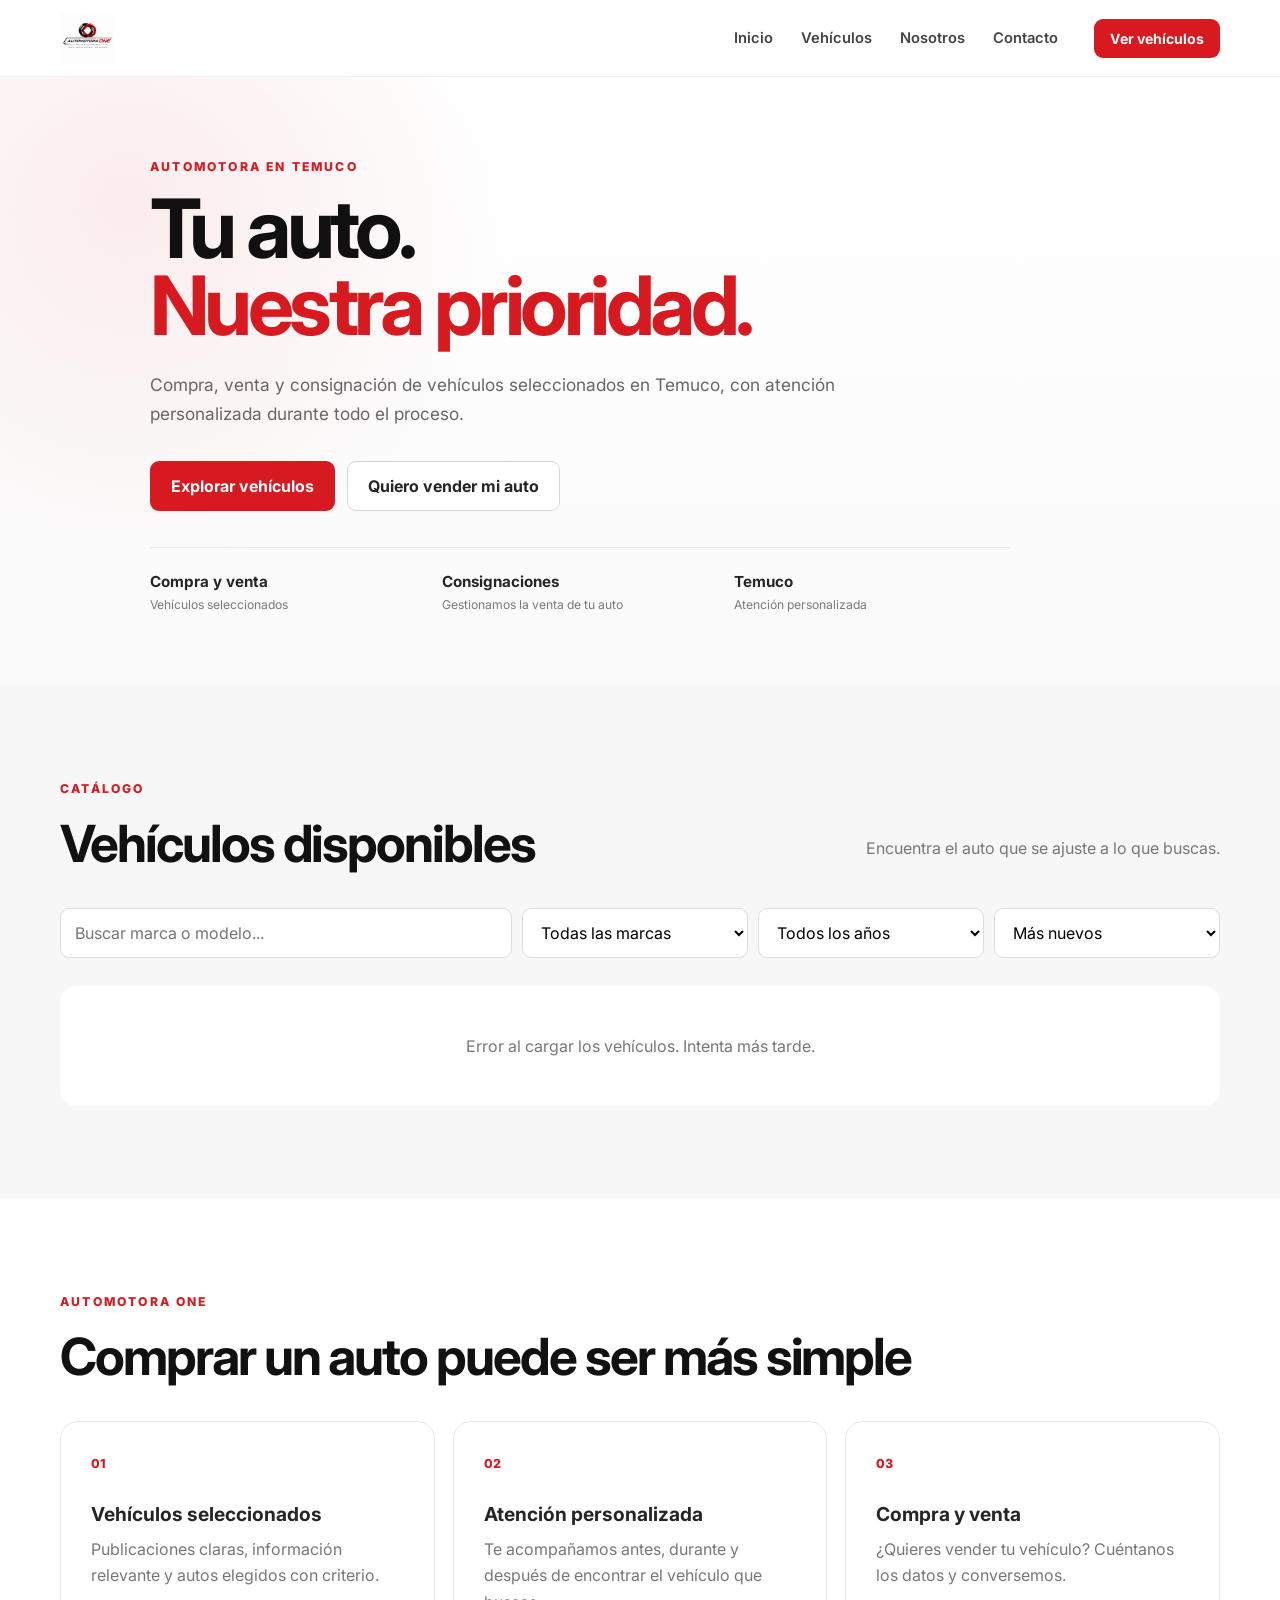
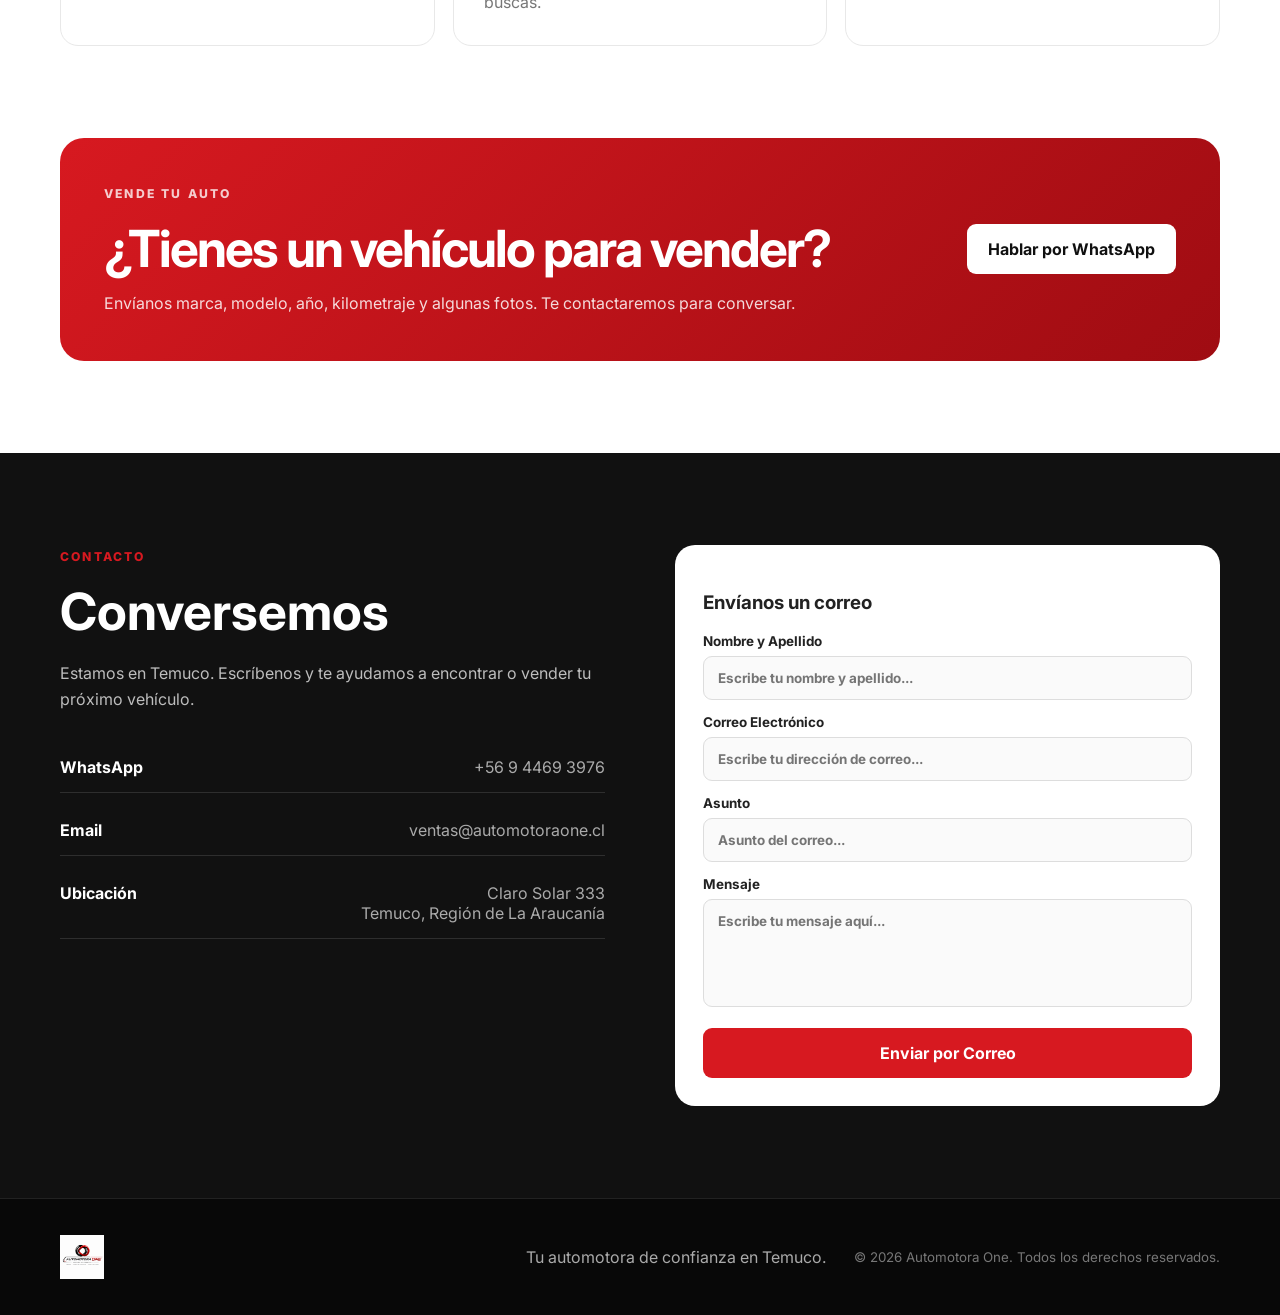
==== mantenimiento.html @ e8d5a629 "chores: Cierre de mantenimiento" ====
<!DOCTYPE html>
<html lang="es">
<head>
  <meta charset="UTF-8" />
  <meta name="viewport" content="width=device-width, initial-scale=1.0" />
  <meta name="description" content="Automotora One Temuco - autos seleccionados, atención personalizada y compra/venta de vehículos." />
  <title>Automotora One | Temuco</title>
  <link rel="preconnect" href="https://fonts.googleapis.com">
  <link rel="preconnect" href="https://fonts.gstatic.com" crossorigin>
  <link href="https://fonts.googleapis.com/css2?family=Inter:wght@400;500;600;700;800&display=swap" rel="stylesheet">
  <link rel="icon" type="image/png" href="logo-icon.png" />
  <link rel="stylesheet" href="styles.css" />
</head>
<body>

  <header class="site-header">
    <div class="container nav">
      <a class="brand" href="#inicio" aria-label="Automotora One">
        <img class="brand-logo" src="logo-full.png" alt="Automotora One" />
      </a>

      <button class="menu-btn" id="menuBtn" aria-label="Abrir menú">☰</button>

      <nav id="navMenu">
        <a href="#inicio">Inicio</a>
        <a href="#catalogo">Vehículos</a>
        <a href="#nosotros">Nosotros</a>
        <a href="#contacto">Contacto</a>
      </nav>

      <a class="btn btn-small btn-primary desktop-cta" href="#catalogo">Ver vehículos</a>
    </div>
  </header>

  <main>
    <section class="hero" id="inicio">
      <div class="container hero-grid">
        <div class="hero-copy">
          <span class="eyebrow">AUTOMOTORA EN TEMUCO</span>
          <h1>Tu auto.<br><span>Nuestra prioridad.</span></h1>
          <p>Compra, venta y consignación de vehículos seleccionados en Temuco, con atención personalizada durante todo el proceso.</p>
          <div class="hero-actions">
            <a class="btn btn-primary" href="#catalogo">Explorar vehículos</a>
            <a class="btn btn-secondary" href="#contacto">Quiero vender mi auto</a>
          </div>
          <div class="hero-stats">
            <div><strong>Compra y venta</strong><span>Vehículos seleccionados</span></div>
            <div><strong>Consignaciones</strong><span>Gestionamos la venta de tu auto</span></div>
            <div><strong>Temuco</strong><span>Atención personalizada</span></div>
          </div>
        </div>
      </div>
    </section>

    <section class="catalog-section" id="catalogo">
      <div class="container">
        <div class="section-heading">
          <div>
            <span class="eyebrow">CATÁLOGO</span>
            <h2>Vehículos disponibles</h2>
          </div>
          <p>Encuentra el auto que se ajuste a lo que buscas.</p>
        </div>

        <div class="filters">
          <input id="searchInput" type="search" placeholder="Buscar marca o modelo..." />
          <select id="brandFilter">
            <option value="">Todas las marcas</option>
          </select>
          <select id="yearFilter">
            <option value="">Todos los años</option>
          </select>
          <select id="sortFilter">
            <option value="newest">Más nuevos</option>
            <option value="price-asc">Menor precio</option>
            <option value="price-desc">Mayor precio</option>
            <option value="km-asc">Menor kilometraje</option>
          </select>
        </div>

        <div class="vehicle-grid" id="vehicleGrid"></div>
      </div>
    </section>

    <section class="why-section" id="nosotros">
      <div class="container">
        <div class="section-heading">
          <div>
            <span class="eyebrow">AUTOMOTORA ONE</span>
            <h2>Comprar un auto puede ser más simple</h2>
          </div>
        </div>

        <div class="benefit-grid">
          <article class="benefit-card">
            <span>01</span>
            <h3>Vehículos seleccionados</h3>
            <p>Publicaciones claras, información relevante y autos elegidos con criterio.</p>
          </article>
          <article class="benefit-card">
            <span>02</span>
            <h3>Atención personalizada</h3>
            <p>Te acompañamos antes, durante y después de encontrar el vehículo que buscas.</p>
          </article>
          <article class="benefit-card">
            <span>03</span>
            <h3>Compra y venta</h3>
            <p>¿Quieres vender tu vehículo? Cuéntanos los datos y conversemos.</p>
          </article>
        </div>
      </div>
    </section>

    <section class="sell-section">
      <div class="container sell-card">
        <div>
          <span class="eyebrow light">VENDE TU AUTO</span>
          <h2>¿Tienes un vehículo para vender?</h2>
          <p>Envíanos marca, modelo, año, kilometraje y algunas fotos. Te contactaremos para conversar.</p>
        </div>
        <a class="btn btn-white" href="https://wa.me/56944693976?text=Hola%20Automotora%20One,%20quiero%20vender%20mi%20auto." target="_blank" rel="noopener">Hablar por WhatsApp</a>
      </div>
    </section>

    <section class="contact-section" id="contacto">
      <div class="container contact-grid">
        <div>
          <span class="eyebrow">CONTACTO</span>
          <h2>Conversemos</h2>
          <p>Estamos en Temuco. Escríbenos y te ayudamos a encontrar o vender tu próximo vehículo.</p>

          <div class="contact-list" style="text-align: right;">
            <a>
              <strong>WhatsApp</strong>
              <span>+56 9 4469 3976</span>
            </a>
            <a href="mailto:ventas@automotoraone.cl">
              <strong>Email</strong>
              <span>ventas@automotoraone.cl</span>
            </a>
            <div>
              <strong>Ubicación</strong>
              <span>Claro Solar 333<br>Temuco, Región de La Araucanía</span>
            </div>
          </div>
        </div>

        <form id="contactForm" class="contact-form">
          <h3>Envíanos un correo</h3>
          
          <label>Nombre y Apellido
            <input type="text" id="contactName" placeholder="Escribe tu nombre y apellido..." required>
          </label>
          
          <label>Correo Electrónico
            <input type="email" id="contactEmail" placeholder="Escribe tu dirección de correo..." required>
          </label>

          <label>Asunto
            <input type="text" id="contactSubject" placeholder="Asunto del correo..." required>
          </label>
          
          <label class="full">Mensaje
            <textarea id="contactMessage" rows="5" placeholder="Escribe tu mensaje aquí..." required></textarea>
          </label>
          
          <button type="submit" class="btn btn-primary">Enviar por Correo</button>
        </form>
      </div>
    </section>
  </main>

  <footer>
    <div class="container footer-inner">
      <div class="brand footer-brand">
        <img class="footer-logo" src="logo-full.png" alt="Automotora One" />
      </div>
      <p>Tu automotora de confianza en Temuco.</p>
      <small>© 2026 Automotora One. Todos los derechos reservados.</small>
    </div>
  </footer>

  <div class="modal" id="vehicleModal" aria-hidden="true">
    <div class="modal-backdrop" data-close-modal></div>
    <div class="modal-card">
      <button class="modal-close" data-close-modal aria-label="Cerrar">×</button>
      <img id="modalImage" src="" alt="" />
      <div class="modal-content">
        <div class="vehicle-topline">
          <span id="modalYear"></span>
          <span id="modalStatus" class="status-badge"></span>
        </div>
        <h3 id="modalTitle"></h3>
        <p class="vehicle-price" id="modalPrice"></p>
        <div class="modal-specs" id="modalSpecs"></div>
        <p id="modalDescription"></p>
        <a id="modalWhatsapp" class="btn btn-primary" target="_blank" rel="noopener">Consultar por WhatsApp</a>
      </div>
    </div>
  </div>

  <script src="script.js"></script>
</body>
</html>
---- styles.css ----
:root{
  --red:#d71920;
  --red-dark:#a70f14;
  --black:#101010;
  --text:#252525;
  --muted:#717171;
  --line:#e8e8e8;
  --bg:#f7f7f7;
  --white:#fff;
  --shadow:0 20px 60px rgba(0,0,0,.08);
}

*{box-sizing:border-box}
html{scroll-behavior:smooth}
body{
  margin:0;
  font-family:Inter,system-ui,-apple-system,BlinkMacSystemFont,"Segoe UI",sans-serif;
  color:var(--text);
  background:#fff;
}
img{max-width:100%;display:block}
a{text-decoration:none;color:inherit}
button,input,select,textarea{font:inherit;resize:none}
.container{width:min(1160px,calc(100% - 40px));margin:0 auto}

.site-header{
  position:sticky;top:0;z-index:50;background:rgba(255,255,255,.94);
  backdrop-filter:blur(16px);border-bottom:1px solid rgba(0,0,0,.06)
}
.nav{height:76px;display:flex;align-items:center;gap:28px}
.brand{display:flex;align-items:center;gap:9px;font-weight:800;min-width:0}
.brand-logo{height:54px;width:auto;display:block}
.footer-logo{height:44px;width:auto;display:block}
nav{display:flex;gap:28px;margin-left:auto}
nav a{font-size:.92rem;font-weight:600;color:#444}
nav a:hover{color:var(--red)}
.menu-btn{display:none;margin-left:auto;background:none;border:0;font-size:1.5rem}
.desktop-cta{margin-left:8px}

.btn{
  display:inline-flex;align-items:center;justify-content:center;
  padding:14px 20px;border-radius:9px;font-weight:700;border:1px solid transparent;
  transition:.2s ease;cursor:pointer
}
.btn-small{padding:10px 15px;font-size:.88rem}
.btn-primary{background:var(--red);color:#fff}
.btn-primary:hover{background:var(--red-dark);transform:translateY(-1px)}
.btn-secondary{border-color:#d7d7d7;background:#fff}
.btn-secondary:hover{border-color:#aaa}
.btn-white{background:#fff;color:var(--black)}
.btn-white:hover{transform:translateY(-1px)}

.hero{
  padding:78px 0 72px;
  background:
    radial-gradient(circle at 10% 20%, rgba(215,25,32,.08), transparent 30%),
    linear-gradient(180deg,#fff,#fafafa)
}
.hero-grid{display:block;max-width:980px;margin:0 auto}.hero-copy{max-width:860px}
.eyebrow{display:inline-block;font-size:.76rem;font-weight:800;letter-spacing:.18em;color:var(--red);margin-bottom:16px}
.hero h1{font-size:clamp(3.2rem,6.4vw,6.2rem);line-height:.94;margin:0 0 26px;letter-spacing:-.055em;color:#101010}
.hero h1 span{color:var(--red)}
.hero-copy>p{font-size:1.08rem;line-height:1.7;color:#666;max-width:760px}
.hero-actions{display:flex;gap:12px;margin:32px 0 36px;flex-wrap:wrap}
.hero-stats{display:grid;grid-template-columns:repeat(3,1fr);gap:16px;border-top:1px solid var(--line);padding-top:24px}
.hero-stats strong,.hero-stats span{display:block}
.hero-stats strong{font-size:.95rem;margin-bottom:5px}
.hero-stats span{font-size:.76rem;color:#7a7a7a;line-height:1.4}

.hero-card{
  position:relative;min-height:520px;border-radius:28px;
  background:linear-gradient(160deg,#171717,#050505);overflow:hidden;
  box-shadow:0 35px 80px rgba(0,0,0,.22)
}
.hero-badge{
  position:absolute;top:22px;right:22px;z-index:2;color:#fff;background:var(--red);
  border-radius:99px;padding:8px 12px;font-weight:800;font-size:.7rem;letter-spacing:.12em
}
.brand-visual{height:300px;position:relative;display:flex;align-items:center;justify-content:center;overflow:hidden}
.brand-glow{
  position:absolute;inset:auto;
  width:340px;height:340px;border-radius:50%;
  background:radial-gradient(circle,rgba(215,25,32,.48),rgba(215,25,32,.08) 45%,transparent 70%);
  filter:blur(4px)
}
.brand-symbol{position:relative;z-index:1;width:min(76%,360px);height:auto;filter:drop-shadow(0 18px 28px rgba(0,0,0,.35))}
.hero-card-text{padding:10px 30px 32px;color:#fff}
.hero-card-text small{color:#aaa}
.hero-card-text h3{font-size:1.85rem;margin:6px 0 7px}
.hero-card-text p{color:#bbb;line-height:1.6;margin:0}
.hero-points{list-style:none;padding:0;margin:18px 0 0;display:grid;gap:10px}
.hero-points li{position:relative;padding-left:20px;color:#e7e7e7;font-size:.92rem}
.hero-points li::before{content:"";position:absolute;left:0;top:.48rem;width:8px;height:8px;border-radius:50%;background:var(--red)}

.catalog-section{padding:92px 0;background:var(--bg)}
.section-heading{display:flex;align-items:end;justify-content:space-between;gap:30px;margin-bottom:34px}
.section-heading h2{font-size:clamp(2rem,4vw,3.3rem);margin:0;letter-spacing:-.04em;color:#111}
.section-heading p{color:#777;max-width:420px}
.filters{display:grid;grid-template-columns:2fr repeat(3,1fr);gap:10px;margin-bottom:28px}
.filters input,.filters select,.contact-form input,.contact-form select,.contact-form textarea{
  width:100%;border:1px solid #ddd;background:#fff;border-radius:9px;padding:13px 14px;outline:none
}
.filters input:focus,.filters select:focus,.contact-form input:focus,.contact-form select:focus,.contact-form textarea:focus{border-color:var(--red)}
.vehicle-grid{display:grid;grid-template-columns:repeat(3,1fr);gap:20px}
.vehicle-card{
  background:#fff;border-radius:18px;overflow:hidden;border:1px solid #ededed;
  transition:.22s ease;cursor:pointer
}
.vehicle-card:hover{transform:translateY(-4px);box-shadow:var(--shadow)}
.vehicle-image{height:220px;position:relative;overflow:hidden;background:#ddd}
.vehicle-image img{width:100%;height:100%;object-fit:cover;transition:.3s}
.vehicle-card:hover img{transform:scale(1.03)}
.status-badge{
  display:inline-flex;border-radius:99px;background:#f1f1f1;padding:6px 9px;font-size:.68rem;font-weight:800;letter-spacing:.08em;text-transform:uppercase
}
.vehicle-image .status-badge{position:absolute;left:14px;top:14px;background:rgba(255,255,255,.92)}
.vehicle-content{padding:18px}
.vehicle-topline{display:flex;justify-content:space-between;align-items:center;color:#777;font-size:.78rem}
.vehicle-card h3{font-size:1.15rem;margin:8px 0 12px}
.vehicle-specs{display:flex;gap:12px;flex-wrap:wrap;font-size:.78rem;color:#777;margin-bottom:16px}
.vehicle-price{font-size:1.3rem;font-weight:800;color:#111;margin:0}
.no-results{grid-column:1/-1;text-align:center;padding:50px;color:#777;background:#fff;border-radius:16px}

.why-section{padding:92px 0}
.benefit-grid{display:grid;grid-template-columns:repeat(3,1fr);gap:18px}
.benefit-card{padding:30px;border:1px solid var(--line);border-radius:18px}
.benefit-card span{font-weight:800;color:var(--red);font-size:.78rem}
.benefit-card h3{font-size:1.2rem;margin:30px 0 10px}
.benefit-card p{color:#777;line-height:1.65;margin:0}

.sell-section{padding:0 0 92px}
.sell-card{
  background:linear-gradient(135deg,#d71920,#9f0c12);color:#fff;border-radius:24px;
  padding:44px;display:flex;align-items:center;justify-content:space-between;gap:30px
}
.eyebrow.light{color:#fff;opacity:.78}
.sell-card h2{font-size:clamp(2rem,4vw,3.2rem);margin:0 0 12px;letter-spacing:-.04em}
.sell-card p{max-width:700px;opacity:.84;line-height:1.6;margin:0}

.contact-section{padding:92px 0;background:#111;color:#fff}
.contact-grid{display:grid;grid-template-columns:1fr 1fr;gap:70px}
.contact-section h2{font-size:clamp(2.2rem,4vw,3.6rem);margin:0 0 18px}
.contact-section p{color:#bdbdbd;line-height:1.65}
.contact-list{display:grid;gap:12px;margin-top:30px}
.contact-list a,.contact-list div{display:flex;justify-content:space-between;gap:20px;padding:15px 0;border-bottom:1px solid #2e2e2e}
.contact-list span{color:#aaa}
.contact-form{background:#fff;color:#222;border-radius:20px;padding:28px}
.contact-form label{display:block;font-weight:700;font-size:.84rem;margin-bottom:14px}
.contact-form input,.contact-form select,.contact-form textarea{margin-top:7px;background:#fafafa}
.contact-form .btn{width:100%;margin-top:4px}

footer{padding:32px 0;background:#080808;color:#fff;border-top:1px solid #222}
.footer-inner{display:flex;align-items:center;gap:28px}
.footer-inner p{margin-left:auto;color:#aaa}
.footer-inner small{color:#777}

.modal{display:none;position:fixed;inset:0;z-index:100}
.modal.open{display:block}
.modal-backdrop{position:absolute;inset:0;background:rgba(0,0,0,.65);backdrop-filter:blur(4px)}
.modal-card{
  position:relative;background:#fff;width:min(920px,calc(100% - 30px));max-height:90vh;overflow:auto;
  margin:5vh auto;border-radius:22px;display:grid;grid-template-columns:1fr 1fr
}
.modal-card>img{width:100%;height:100%;min-height:480px;object-fit:contain;background-color:#f7f7f7}
.modal-content{padding:34px}
.modal-content h3{font-size:2rem;margin:10px 0}
.modal-content>p:not(.vehicle-price){color:#666;line-height:1.65}
.modal-specs{display:grid;grid-template-columns:1fr 1fr;gap:10px;margin:20px 0}
.modal-specs div{background:#f6f6f6;padding:12px;border-radius:9px;font-size:.82rem}
.modal-close{
  position:absolute;right:14px;top:14px;width:38px;height:38px;border:0;border-radius:50%;
  background:rgba(255,255,255,.9);font-size:1.5rem;cursor:pointer;z-index:2
}

@media (max-width: 920px){
  .desktop-cta{display:none}
  .menu-btn{display:block}
  nav{
    display:none;position:absolute;left:0;right:0;top:76px;background:#fff;
    flex-direction:column;padding:18px 20px;border-bottom:1px solid var(--line)
  }
  nav.open{display:flex}
  .contact-grid{grid-template-columns:1fr}
  .hero-card{min-height:460px}
  .filters{grid-template-columns:1fr 1fr}
  .vehicle-grid{grid-template-columns:1fr 1fr}
  .benefit-grid{grid-template-columns:1fr}
  .sell-card{display:block}
  .sell-card .btn{margin-top:24px}
  .modal-card{grid-template-columns:1fr}
  .modal-card>img{height:300px;min-height:0}
}

@media (max-width: 640px){
  .container{width:min(100% - 28px,1160px)}
  .hero{padding-top:46px}
  .hero h1{font-size:3.5rem}
  .hero-stats{grid-template-columns:1fr}
  .section-heading{display:block}
  .filters{grid-template-columns:1fr}
  .vehicle-grid{grid-template-columns:1fr}
  .sell-card{padding:30px 24px}
  .contact-section{padding:70px 0}
  .contact-grid{gap:36px}
  .contact-list a,.contact-list div{display:block}
  .contact-list span{display:block;margin-top:6px}
  .footer-inner{display:block}
  .footer-inner p{margin:20px 0 8px}
  .modal-content{padding:24px}
}


.footer-brand{flex-shrink:0}
@media (max-width: 920px){
  .brand-logo{height:48px}
}
@media (max-width: 640px){
  .brand-logo{height:42px}
  .footer-logo{height:36px}
  .hero-card{min-height:420px}
  .brand-visual{height:220px}
}


/* --- Banner de Instagram --- */
.ig-banner {
  padding: 80px 0;
  background: linear-gradient(135deg, #fdfbfb 0%, #ebedee 100%);
  overflow: hidden;
}
.ig-banner-inner {
  display: grid;
  grid-template-columns: 1fr 1fr;
  align-items: center;
  gap: 40px;
}
.ig-content h2 {
  font-size: clamp(2.2rem, 4vw, 3rem);
  margin: 0 0 16px;
  letter-spacing: -0.03em;
}
.ig-content p {
  color: #555;
  font-size: 1.1rem;
  line-height: 1.6;
  max-width: 480px;
  margin-bottom: 30px;
}
.ig-btn {
  background: linear-gradient(45deg, #f09433 0%, #e6683c 25%, #dc2743 50%, #cc2366 75%, #bc1888 100%);
  color: #fff;
  border: none;
  gap: 8px;
}
.ig-btn:hover {
  transform: translateY(-2px);
  box-shadow: 0 10px 20px rgba(220, 39, 67, 0.3);
}

/* Decoración visual de las fotos */
.ig-mockup {
  position: relative;
  height: 340px;
}
.ig-post {
  position: absolute;
  width: 240px;
  height: 240px;
  object-fit: cover;
  border-radius: 16px;
  box-shadow: 0 20px 40px rgba(0,0,0,0.15);
  border: 6px solid #fff;
  transition: 0.3s ease;
}
.post-left {
  top: 50px;
  left: 20px;
  transform: rotate(-6deg);
  z-index: 1;
}
.post-right {
  top: 10px;
  right: 20px;
  transform: rotate(8deg);
  z-index: 2;
}
.ig-mockup:hover .post-left { transform: rotate(-8deg) scale(1.05); }
.ig-mockup:hover .post-right { transform: rotate(10deg) scale(1.05); }

@media (max-width: 850px) {
  .ig-banner-inner { grid-template-columns: 1fr; text-align: center; }
  .ig-content p { margin: 0 auto 30px; }
  .ig-mockup { height: 260px; margin-top: 20px; }
  .post-left { left: 10%; transform: rotate(-4deg); width: 180px; height: 180px; }
  .post-right { right: 10%; transform: rotate(4deg); width: 180px; height: 180px; }
}
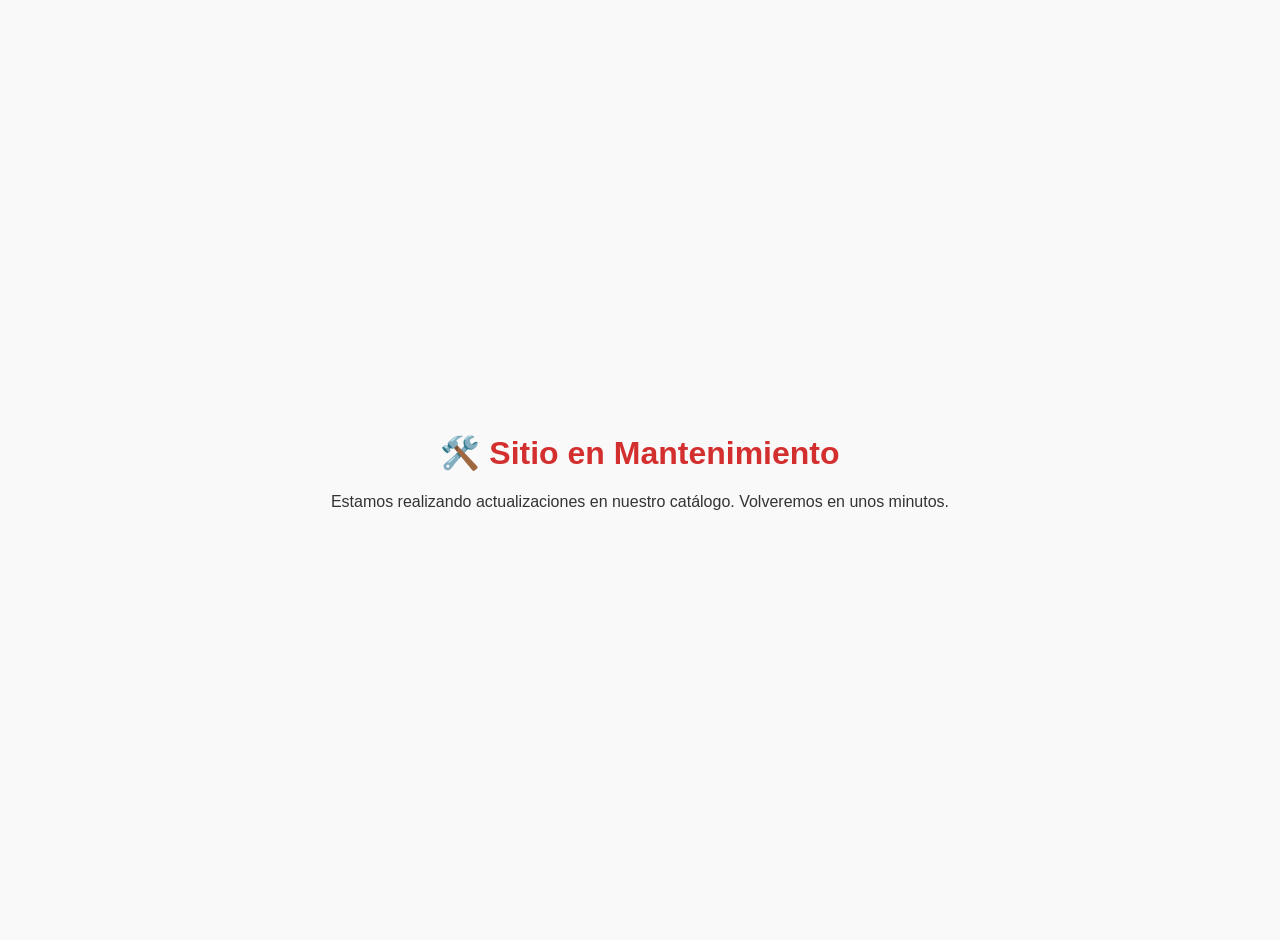
==== commit bf35d8e2: "chores: Cierre de mantenimiento" ====
--- a/mantenimiento.html
+++ b/mantenimiento.html
@@ -1,204 +1,17 @@
 <!DOCTYPE html>
 <html lang="es">
 <head>
-  <meta charset="UTF-8" />
-  <meta name="viewport" content="width=device-width, initial-scale=1.0" />
-  <meta name="description" content="Automotora One Temuco - autos seleccionados, atención personalizada y compra/venta de vehículos." />
-  <title>Automotora One | Temuco</title>
-  <link rel="preconnect" href="https://fonts.googleapis.com">
-  <link rel="preconnect" href="https://fonts.gstatic.com" crossorigin>
-  <link href="https://fonts.googleapis.com/css2?family=Inter:wght@400;500;600;700;800&display=swap" rel="stylesheet">
-  <link rel="icon" type="image/png" href="logo-icon.png" />
-  <link rel="stylesheet" href="styles.css" />
+  <meta charset="UTF-8">
+  <title>En Mantenimiento | Automotora One</title>
+  <style>
+    body { display: flex; justify-content: center; align-items: center; height: 100vh; margin: 0; font-family: sans-serif; background: #f9f9f9; color: #333; text-align: center; padding: 20px; }
+    h1 { color: #d32f2f; }
+  </style>
 </head>
 <body>
-
-  <header class="site-header">
-    <div class="container nav">
-      <a class="brand" href="#inicio" aria-label="Automotora One">
-        <img class="brand-logo" src="logo-full.png" alt="Automotora One" />
-      </a>
-
-      <button class="menu-btn" id="menuBtn" aria-label="Abrir menú">☰</button>
-
-      <nav id="navMenu">
-        <a href="#inicio">Inicio</a>
-        <a href="#catalogo">Vehículos</a>
-        <a href="#nosotros">Nosotros</a>
-        <a href="#contacto">Contacto</a>
-      </nav>
-
-      <a class="btn btn-small btn-primary desktop-cta" href="#catalogo">Ver vehículos</a>
-    </div>
-  </header>
-
-  <main>
-    <section class="hero" id="inicio">
-      <div class="container hero-grid">
-        <div class="hero-copy">
-          <span class="eyebrow">AUTOMOTORA EN TEMUCO</span>
-          <h1>Tu auto.<br><span>Nuestra prioridad.</span></h1>
-          <p>Compra, venta y consignación de vehículos seleccionados en Temuco, con atención personalizada durante todo el proceso.</p>
-          <div class="hero-actions">
-            <a class="btn btn-primary" href="#catalogo">Explorar vehículos</a>
-            <a class="btn btn-secondary" href="#contacto">Quiero vender mi auto</a>
-          </div>
-          <div class="hero-stats">
-            <div><strong>Compra y venta</strong><span>Vehículos seleccionados</span></div>
-            <div><strong>Consignaciones</strong><span>Gestionamos la venta de tu auto</span></div>
-            <div><strong>Temuco</strong><span>Atención personalizada</span></div>
-          </div>
-        </div>
-      </div>
-    </section>
-
-    <section class="catalog-section" id="catalogo">
-      <div class="container">
-        <div class="section-heading">
-          <div>
-            <span class="eyebrow">CATÁLOGO</span>
-            <h2>Vehículos disponibles</h2>
-          </div>
-          <p>Encuentra el auto que se ajuste a lo que buscas.</p>
-        </div>
-
-        <div class="filters">
-          <input id="searchInput" type="search" placeholder="Buscar marca o modelo..." />
-          <select id="brandFilter">
-            <option value="">Todas las marcas</option>
-          </select>
-          <select id="yearFilter">
-            <option value="">Todos los años</option>
-          </select>
-          <select id="sortFilter">
-            <option value="newest">Más nuevos</option>
-            <option value="price-asc">Menor precio</option>
-            <option value="price-desc">Mayor precio</option>
-            <option value="km-asc">Menor kilometraje</option>
-          </select>
-        </div>
-
-        <div class="vehicle-grid" id="vehicleGrid"></div>
-      </div>
-    </section>
-
-    <section class="why-section" id="nosotros">
-      <div class="container">
-        <div class="section-heading">
-          <div>
-            <span class="eyebrow">AUTOMOTORA ONE</span>
-            <h2>Comprar un auto puede ser más simple</h2>
-          </div>
-        </div>
-
-        <div class="benefit-grid">
-          <article class="benefit-card">
-            <span>01</span>
-            <h3>Vehículos seleccionados</h3>
-            <p>Publicaciones claras, información relevante y autos elegidos con criterio.</p>
-          </article>
-          <article class="benefit-card">
-            <span>02</span>
-            <h3>Atención personalizada</h3>
-            <p>Te acompañamos antes, durante y después de encontrar el vehículo que buscas.</p>
-          </article>
-          <article class="benefit-card">
-            <span>03</span>
-            <h3>Compra y venta</h3>
-            <p>¿Quieres vender tu vehículo? Cuéntanos los datos y conversemos.</p>
-          </article>
-        </div>
-      </div>
-    </section>
-
-    <section class="sell-section">
-      <div class="container sell-card">
-        <div>
-          <span class="eyebrow light">VENDE TU AUTO</span>
-          <h2>¿Tienes un vehículo para vender?</h2>
-          <p>Envíanos marca, modelo, año, kilometraje y algunas fotos. Te contactaremos para conversar.</p>
-        </div>
-        <a class="btn btn-white" href="https://wa.me/56944693976?text=Hola%20Automotora%20One,%20quiero%20vender%20mi%20auto." target="_blank" rel="noopener">Hablar por WhatsApp</a>
-      </div>
-    </section>
-
-    <section class="contact-section" id="contacto">
-      <div class="container contact-grid">
-        <div>
-          <span class="eyebrow">CONTACTO</span>
-          <h2>Conversemos</h2>
-          <p>Estamos en Temuco. Escríbenos y te ayudamos a encontrar o vender tu próximo vehículo.</p>
-
-          <div class="contact-list" style="text-align: right;">
-            <a>
-              <strong>WhatsApp</strong>
-              <span>+56 9 4469 3976</span>
-            </a>
-            <a href="mailto:ventas@automotoraone.cl">
-              <strong>Email</strong>
-              <span>ventas@automotoraone.cl</span>
-            </a>
-            <div>
-              <strong>Ubicación</strong>
-              <span>Claro Solar 333<br>Temuco, Región de La Araucanía</span>
-            </div>
-          </div>
-        </div>
-
-        <form id="contactForm" class="contact-form">
-          <h3>Envíanos un correo</h3>
-          
-          <label>Nombre y Apellido
-            <input type="text" id="contactName" placeholder="Escribe tu nombre y apellido..." required>
-          </label>
-          
-          <label>Correo Electrónico
-            <input type="email" id="contactEmail" placeholder="Escribe tu dirección de correo..." required>
-          </label>
-
-          <label>Asunto
-            <input type="text" id="contactSubject" placeholder="Asunto del correo..." required>
-          </label>
-          
-          <label class="full">Mensaje
-            <textarea id="contactMessage" rows="5" placeholder="Escribe tu mensaje aquí..." required></textarea>
-          </label>
-          
-          <button type="submit" class="btn btn-primary">Enviar por Correo</button>
-        </form>
-      </div>
-    </section>
-  </main>
-
-  <footer>
-    <div class="container footer-inner">
-      <div class="brand footer-brand">
-        <img class="footer-logo" src="logo-full.png" alt="Automotora One" />
-      </div>
-      <p>Tu automotora de confianza en Temuco.</p>
-      <small>© 2026 Automotora One. Todos los derechos reservados.</small>
-    </div>
-  </footer>
-
-  <div class="modal" id="vehicleModal" aria-hidden="true">
-    <div class="modal-backdrop" data-close-modal></div>
-    <div class="modal-card">
-      <button class="modal-close" data-close-modal aria-label="Cerrar">×</button>
-      <img id="modalImage" src="" alt="" />
-      <div class="modal-content">
-        <div class="vehicle-topline">
-          <span id="modalYear"></span>
-          <span id="modalStatus" class="status-badge"></span>
-        </div>
-        <h3 id="modalTitle"></h3>
-        <p class="vehicle-price" id="modalPrice"></p>
-        <div class="modal-specs" id="modalSpecs"></div>
-        <p id="modalDescription"></p>
-        <a id="modalWhatsapp" class="btn btn-primary" target="_blank" rel="noopener">Consultar por WhatsApp</a>
-      </div>
-    </div>
+  <div>
+    <h1>🛠️ Sitio en Mantenimiento</h1>
+    <p>Estamos realizando actualizaciones en nuestro catálogo. Volveremos en unos minutos.</p>
   </div>
-
-  <script src="script.js"></script>
 </body>
-</html>
+</html>
